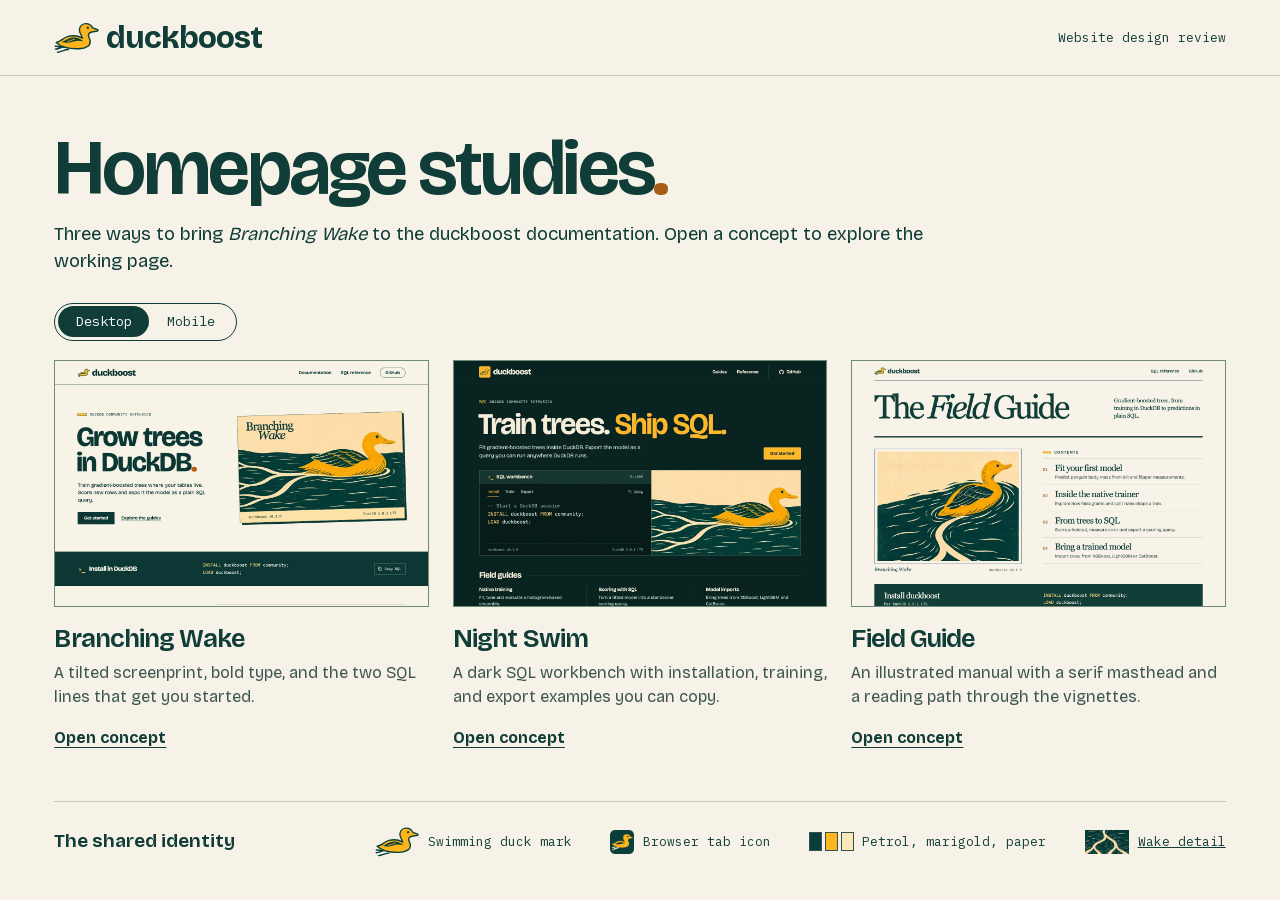
==== design-previews/index.html @ 10c16851 "Preview three Branching Wake homepage directions for duckboost" ====
<!doctype html>
<html lang="en">
<head>
  <meta charset="utf-8">
  <meta name="viewport" content="width=device-width, initial-scale=1">
  <meta name="theme-color" content="#f6f2e8">
  <title>duckboost · Homepage studies</title>
  <link rel="icon" href="assets/favicon.png" sizes="32x32">
  <link rel="icon" href="assets/favicon.svg" type="image/svg+xml">
  <link rel="apple-touch-icon" href="assets/apple-touch-icon.png">
  <link rel="stylesheet" href="assets/fonts.css">
  <link rel="stylesheet" href="review.css">
</head>
<body>
  <header class="review-head"><div class="wrap">
    <a class="wordmark" href="index.html"><img src="assets/duck-mark.svg" alt="" width="50" height="40">duckboost</a>
    <span>Website design review</span>
  </div></header>
  <main class="wrap">
    <div class="intro">
      <h1>Homepage studies<span>.</span></h1>
      <p>Three ways to bring <i>Branching Wake</i> to the duckboost documentation. Open a concept to explore the working page.</p>
    </div>
    <fieldset class="format">
      <legend class="sr-only">Preview size</legend>
      <label><input type="radio" name="size" value="desktop" checked><span>Desktop</span></label>
      <label><input type="radio" name="size" value="mobile"><span>Mobile</span></label>
    </fieldset>
    <section class="concepts" aria-label="Homepage concepts">
      <a class="concept" href="branching-wake/index.html">
        <div class="screen wake"><img class="desktop" src="previews/branching-wake-desktop.webp" width="1366" height="900" alt="Branching Wake homepage on desktop"><img class="mobile" src="previews/branching-wake-mobile.webp" width="390" height="844" alt="Branching Wake homepage on mobile"></div>
        <div class="explain"><h2>Branching Wake</h2><p>A tilted screenprint, bold type, and the two SQL lines that get you started.</p><span>Open concept</span></div>
      </a>
      <a class="concept" href="workbench/index.html">
        <div class="screen night"><img class="desktop" src="previews/workbench-desktop.webp" width="1366" height="900" alt="Night Swim homepage on desktop"><img class="mobile" src="previews/workbench-mobile.webp" width="390" height="844" alt="Night Swim homepage on mobile"></div>
        <div class="explain"><h2>Night Swim</h2><p>A dark SQL workbench with installation, training, and export examples you can copy.</p><span>Open concept</span></div>
      </a>
      <a class="concept" href="field-guide/index.html">
        <div class="screen field"><img class="desktop" src="previews/field-guide-desktop.webp" width="1366" height="900" alt="Field Guide homepage on desktop"><img class="mobile" src="previews/field-guide-mobile.webp" width="390" height="844" alt="Field Guide homepage on mobile"></div>
        <div class="explain"><h2>Field Guide</h2><p>An illustrated manual with a serif masthead and a reading path through the vignettes.</p><span>Open concept</span></div>
      </a>
    </section>
    <section class="identity" aria-labelledby="identity">
      <h2 id="identity">The shared identity</h2>
      <div class="signature"><img src="assets/duck-mark.svg" alt="Swimming duck mark" width="44" height="35">Swimming duck mark</div>
      <div class="signature"><img src="assets/favicon.png" alt="" width="24" height="24">Browser tab icon</div>
      <div class="signature"><span class="chips" aria-hidden="true"><i></i><i></i><i></i></span>Petrol, marigold, paper</div>
      <a class="signature" href="assets/wake-detail.webp"><img class="wake-sample" src="assets/wake-detail.webp" alt="" width="44" height="24">Wake detail</a>
    </section>
  </main>
</body>
</html>
---- design-previews/assets/fonts.css ----
@font-face {
  font-family: "Bricolage Grotesque";
  src: url("bricolage-grotesque-latin.woff2") format("woff2");
  font-style: normal;
  font-weight: 400 800;
  font-display: swap;
}
@font-face {
  font-family: "IBM Plex Mono";
  src: url("ibm-plex-mono-latin.woff2") format("woff2");
  font-style: normal;
  font-weight: 400;
  font-display: swap;
}
---- design-previews/review.css ----
:root { --ink: #103d38; --paper: #f6f2e8; --line: #c9c8b8; --mono: "IBM Plex Mono", ui-monospace, monospace; }
* { box-sizing: border-box; }
body { margin: 0; color: var(--ink); background: var(--paper); font: 1rem/1.5 "Bricolage Grotesque", sans-serif; }
a { color: inherit; }
.wrap { width: min(91.5%, 96rem); margin: auto; }
.review-head { border-bottom: 1px solid var(--line); }
.review-head .wrap { display: flex; align-items: center; justify-content: space-between; gap: .8rem; min-height: 4.7rem; }
.wordmark { display: inline-flex; gap: .45rem; align-items: center; font-size: 1.95rem; font-weight: 750; letter-spacing: -.035em; line-height: 1; text-decoration: none; }
.wordmark img { width: 2.8rem; height: auto; }
.review-head .wrap > span { font: .8rem var(--mono); }
.intro { margin: clamp(2rem, 4vw, 4rem) 0 1.65rem; }
.intro h1 { margin: 0; font-size: clamp(3.2rem, 6.1vw, 6.3rem); font-weight: 650; letter-spacing: -.04em; line-height: 1.06; }
.intro h1 span { color: #a65e15; }
.intro p { margin: .65rem 0 0; font-size: 1.16rem; max-width: 49em; }
.format { display: inline-flex; margin: 0 0 1.2rem; border: 1px solid var(--ink); border-radius: 3rem; padding: .18rem; }
.format label { position: relative; display: block; cursor: pointer; }
.format input, .sr-only { position: absolute; width: 1px; height: 1px; overflow: hidden; clip-path: inset(50%); white-space: nowrap; }
.format span { display: block; padding: .4rem 1.1rem; font: .84rem/1.3 var(--mono); border-radius: 3rem; }
.format input:checked + span { background: var(--ink); color: white; }
.format input:focus-visible + span, a:focus-visible { outline: 3px solid #bc5b1b; outline-offset: 3px; }
.concepts { display: grid; grid-template-columns: repeat(3, minmax(0, 1fr)); gap: clamp(1rem, 1.9vw, 2.2rem); }
.concept { display: flex; flex-direction: column; text-decoration: none; }
.screen { border: 1px solid #708a78; overflow: hidden; display: flex; justify-content: center; align-items: center; }
.screen img { width: 100%; height: auto; display: block; }
.screen .mobile { display: none; width: auto; max-width: 100%; height: min(30rem, 42vw); border-inline: 1px solid #728b83; }
body:has(input[value=mobile]:checked) .screen .desktop { display: none; }
body:has(input[value=mobile]:checked) .screen .mobile { display: block; }
.wake { background: #dad1b2; }
.night { background: #45615a; }
.field { background: #dddccb; }
.explain { flex: 1; display: flex; flex-direction: column; align-items: flex-start; }
.explain h2 { margin: 1.1rem 0 .15rem; font-size: clamp(1.6rem, 2vw, 2.5rem); letter-spacing: -.035em; line-height: 1.1; font-weight: 650; }
.explain p { margin: .35rem 0 1rem; max-width: 29em; color: #3d5650; font-size: 1.02rem; }
.explain span { margin-top: auto; text-decoration: underline; text-underline-offset: .22rem; font-weight: 700; }
.concept:hover .explain span { text-decoration-thickness: 2px; }
.concept:hover .screen { outline: 2px solid var(--ink); outline-offset: -2px; }
.identity { display: flex; flex-wrap: wrap; gap: 1rem clamp(1rem, 3vw, 4rem); align-items: center; padding-block: 1.4rem; margin-top: clamp(2rem, 4vw, 4rem); border-top: 1px solid var(--line); }
.identity h2 { margin: 0 auto 0 0; font-size: 1.2rem; font-weight: 650; }
.signature { display: inline-flex; align-items: center; gap: .55rem; font: .79rem/1.5 var(--mono); }
.chips { display: flex; gap: 3px; }
.chips i { display: block; width: .8rem; height: 1.2rem; border: 1px solid #35514b; background: #093f3b; }
.chips i:nth-child(2) { background: #ffb51b; }
.chips i:nth-child(3) { background: #fbe8ba; }
@media (max-width: 820px) {
  .concepts { grid-template-columns: 1fr; gap: 2.3rem; }
  .concept { flex-direction: row; gap: 1.4rem; align-items: center; }
  .screen { width: 52%; flex-shrink: 0; }
  .screen .mobile { height: min(52vw, 24rem); }
  .explain h2 { margin-top: 0; }
}
@media (max-width: 580px) {
  .review-head .wrap > span { font-size: .71rem; }
  .concept { flex-direction: column; gap: 1rem; align-items: stretch; }
  .screen { width: 100%; }
  .screen .mobile { height: min(98vw, 28rem); }
  .intro p { font-size: 1.05rem; }
  .identity { display: grid; }
  .wordmark { font-size: 1.6rem; }
  .wordmark img { width: 2.1rem; }
}
.wake-sample { object-fit: cover; }
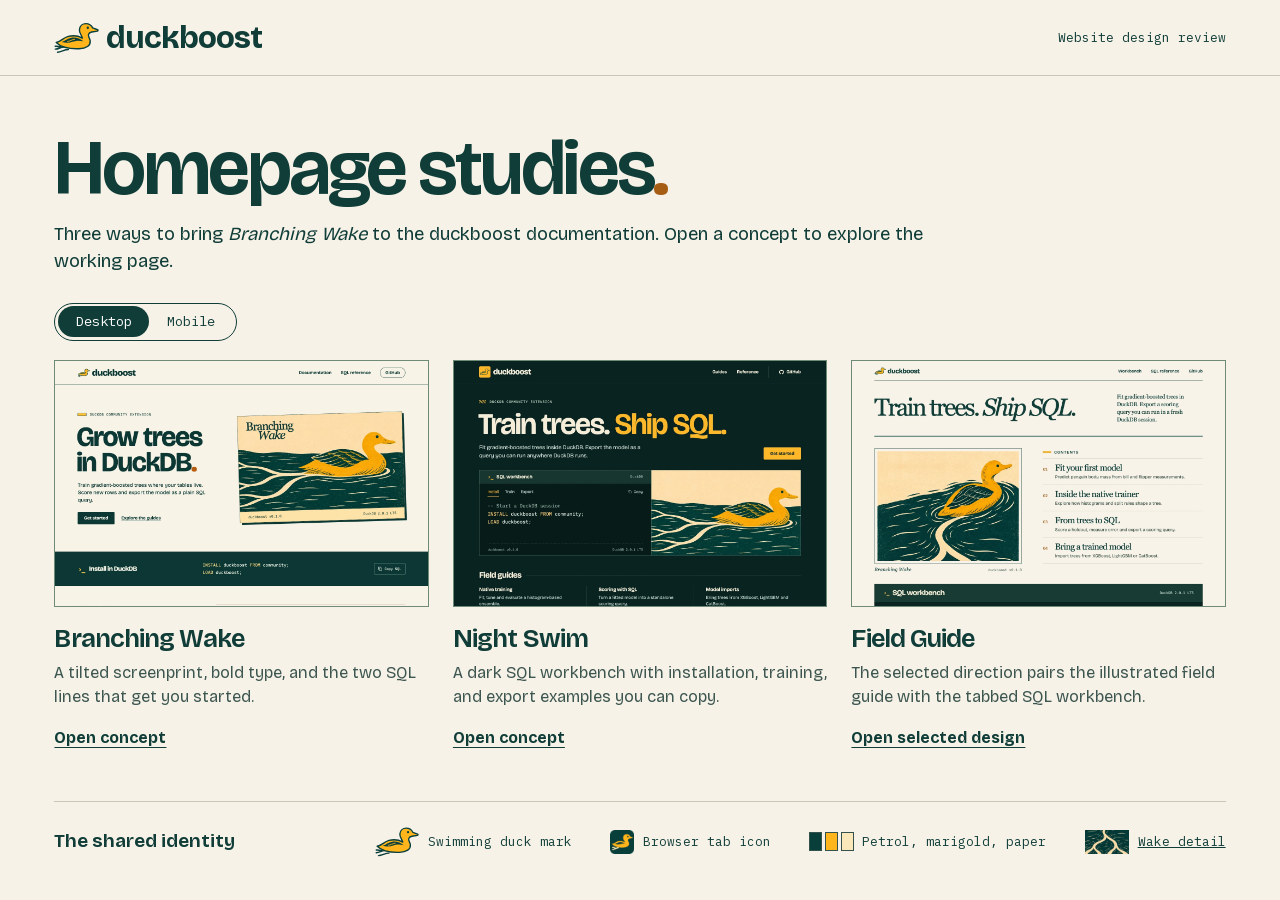
==== commit 9d56a99b: "Build the Field Guide homepage with an interactive SQL workbench" ====
--- a/design-previews/index.html
+++ b/design-previews/index.html
@@ -37,7 +37,7 @@
       </a>
       <a class="concept" href="field-guide/index.html">
         <div class="screen field"><img class="desktop" src="previews/field-guide-desktop.webp" width="1366" height="900" alt="Field Guide homepage on desktop"><img class="mobile" src="previews/field-guide-mobile.webp" width="390" height="844" alt="Field Guide homepage on mobile"></div>
-        <div class="explain"><h2>Field Guide</h2><p>An illustrated manual with a serif masthead and a reading path through the vignettes.</p><span>Open concept</span></div>
+        <div class="explain"><h2>Field Guide</h2><p>The selected direction pairs the illustrated field guide with the tabbed SQL workbench.</p><span>Open selected design</span></div>
       </a>
     </section>
     <section class="identity" aria-labelledby="identity">
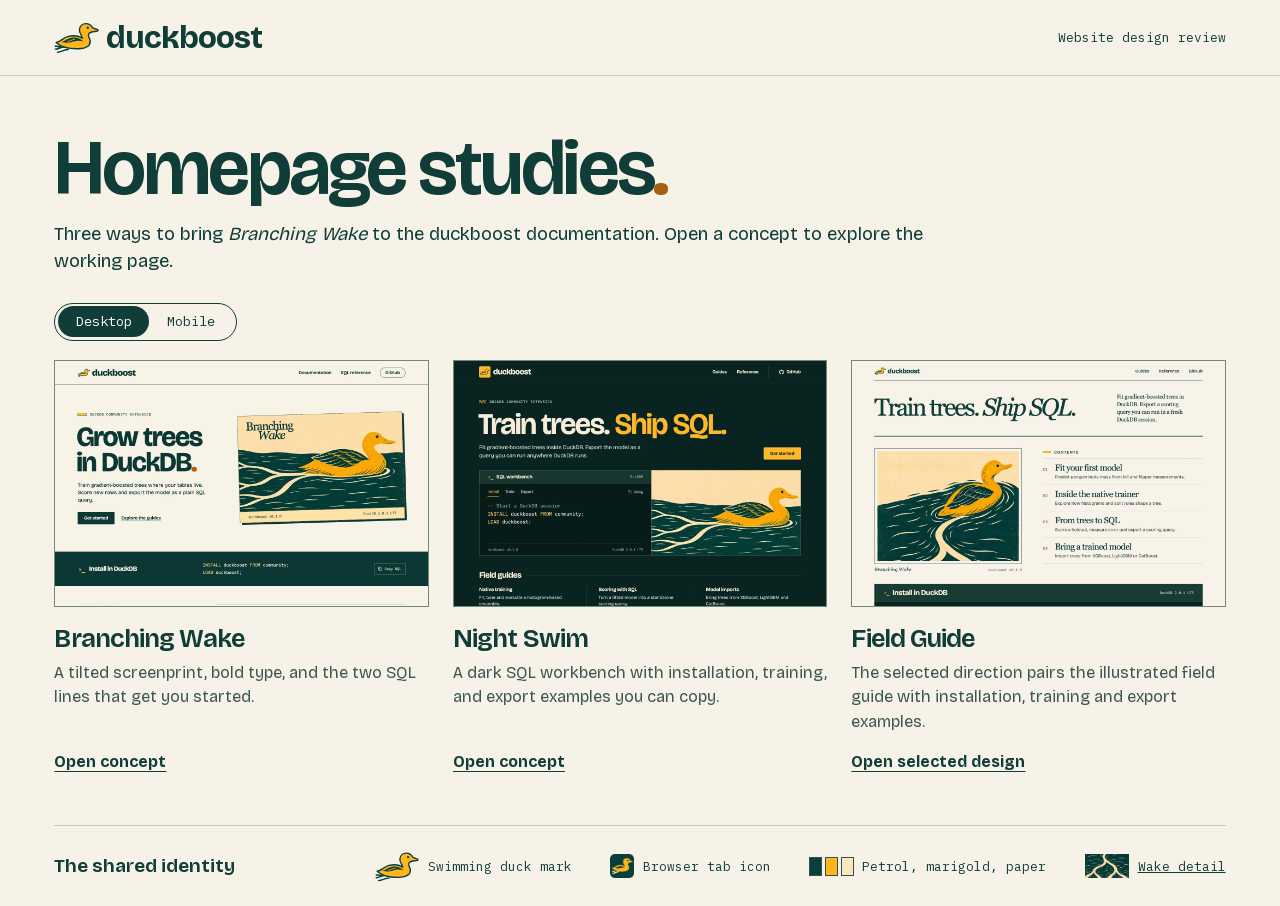
==== commit 86c0eff1: "Extend the Field Guide into guides and a searchable SQL reference" ====
--- a/design-previews/index.html
+++ b/design-previews/index.html
@@ -37,7 +37,7 @@
       </a>
       <a class="concept" href="field-guide/index.html">
         <div class="screen field"><img class="desktop" src="previews/field-guide-desktop.webp" width="1366" height="900" alt="Field Guide homepage on desktop"><img class="mobile" src="previews/field-guide-mobile.webp" width="390" height="844" alt="Field Guide homepage on mobile"></div>
-        <div class="explain"><h2>Field Guide</h2><p>The selected direction pairs the illustrated field guide with the tabbed SQL workbench.</p><span>Open selected design</span></div>
+        <div class="explain"><h2>Field Guide</h2><p>The selected direction pairs the illustrated field guide with installation, training and export examples.</p><span>Open selected design</span></div>
       </a>
     </section>
     <section class="identity" aria-labelledby="identity">
